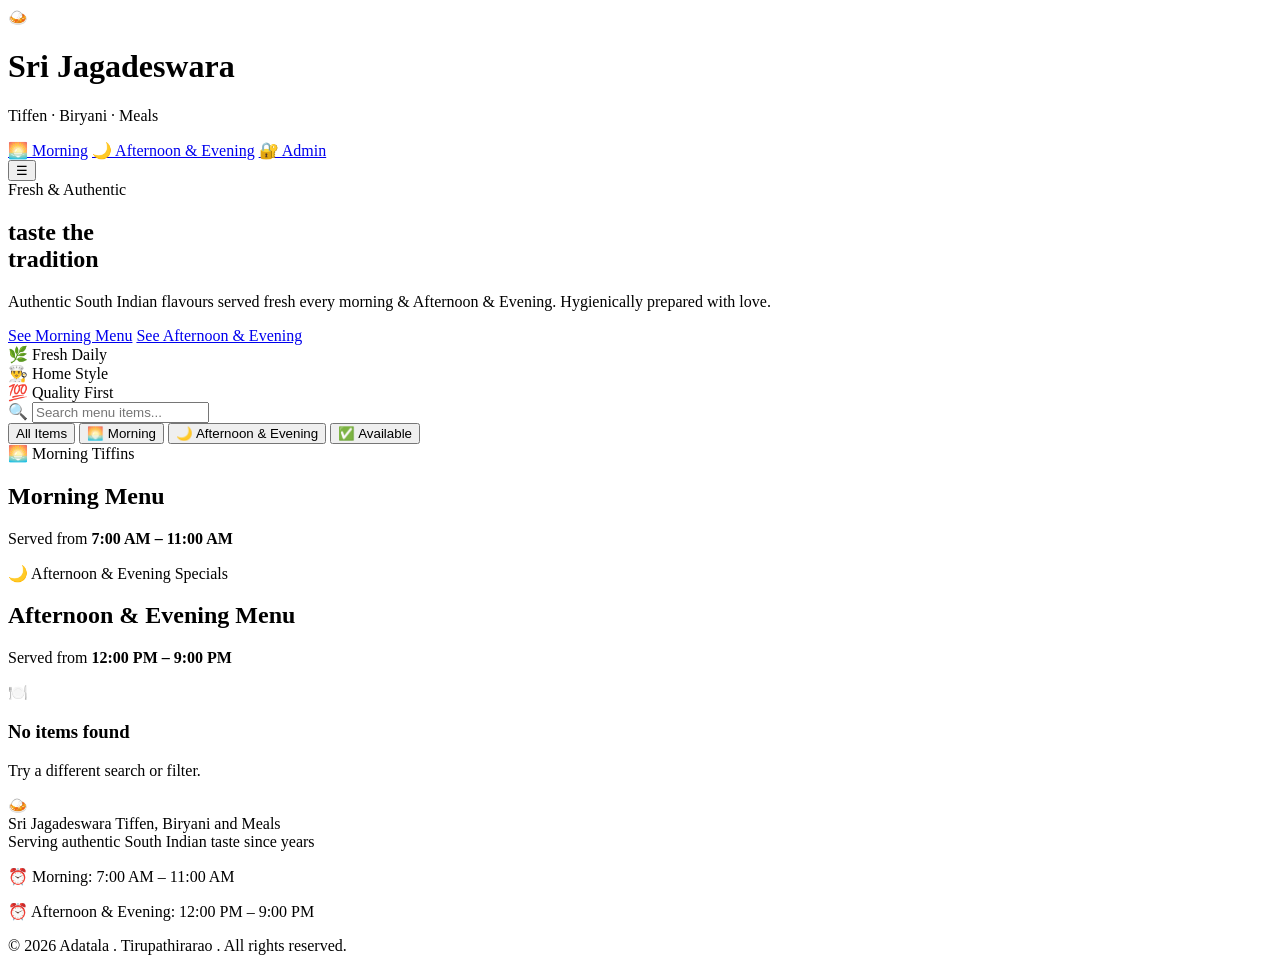
==== index.html @ 3ee66db6 "Add files via upload" ====
<!DOCTYPE html>
<html lang="en">

<head>
  <meta charset="UTF-8" />
  <meta name="viewport" content="width=device-width, initial-scale=1.0" />
  <title>Sri Jagadeswara Tiffen, Biryani and Meals</title>
  <meta name="description"
    content="Fresh & delicious South Indian tiffins, biryani and meals at Sri Jagadeswara Tiffen. View our morning and evening menu." />
  <link rel="preconnect" href="https://fonts.googleapis.com" />
  <link
    href="https://fonts.googleapis.com/css2?family=Poppins:wght@300;400;500;600;700;800&family=Playfair+Display:wght@700;800&display=swap"
    rel="stylesheet" />
  <link rel="stylesheet" href="css/style.css" />
</head>

<body>

  <!-- ========== HEADER ========== -->
  <header class="site-header" id="site-header">
    <div class="header-inner">
      <div class="brand">
        <span class="brand-icon">🍛</span>
        <div class="brand-text">
          <h1 class="brand-name">Sri Jagadeswara</h1>
          <p class="brand-sub">Tiffen · Biryani · Meals</p>
        </div>
      </div>
      <nav class="main-nav" id="main-nav">
        <a href="#morning" class="nav-link active" id="nav-morning">🌅 Morning</a>
        <a href="#evening" class="nav-link" id="nav-evening">🌙 Afternoon & Evening</a>
        <a href="admin.html" class="nav-link admin-link" id="nav-admin">🔐 Admin</a>
      </nav>
      <button class="hamburger" id="hamburger" aria-label="Toggle menu">&#9776;</button>
    </div>
  </header>

  <!-- ========== HERO ========== -->
  <section class="hero">
    <div class="hero-bg"></div>
    <div class="hero-content">
      <span class="hero-badge">Fresh &amp; Authentic</span>
      <h2 class="hero-title">taste the<br /><span class="gradient-text">tradition</span></h2>
      <p class="hero-desc">Authentic South Indian flavours served fresh every morning &amp; Afternoon & Evening.
        Hygienically
        prepared with love.</p>
      <div class="hero-cta">
        <a href="#morning" class="btn btn-primary" id="btn-see-morning">See Morning Menu</a>
        <a href="#evening" class="btn btn-outline" id="btn-see-evening">See Afternoon & Evening</a>
      </div>
    </div>
    <div class="hero-badges-row">
      <div class="badge-pill">🌿 Fresh Daily</div>
      <div class="badge-pill">👨‍🍳 Home Style</div>
      <div class="badge-pill">💯 Quality First</div>
    </div>
  </section>

  <!-- ========== SEARCH ========== -->
  <div class="search-wrap">
    <div class="search-box">
      <span class="search-icon">🔍</span>
      <input type="text" id="search-input" placeholder="Search menu items..." autocomplete="off" />
    </div>
    <div class="filter-chips">
      <button class="chip active" data-filter="all" id="filter-all">All Items</button>
      <button class="chip" data-filter="morning" id="filter-morning">🌅 Morning</button>
      <button class="chip" data-filter="evening" id="filter-evening">🌙 Afternoon & Evening</button>
      <button class="chip" data-filter="available" id="filter-available">✅ Available</button>
    </div>
  </div>

  <!-- ========== MORNING MENU ========== -->
  <section class="menu-section" id="morning">
    <div class="section-header">
      <div class="section-label">🌅 Morning Tiffins</div>
      <h2 class="section-title">Morning Menu</h2>
      <p class="section-desc">Served from <strong>7:00 AM – 11:00 AM</strong></p>
    </div>
    <div class="menu-grid" id="morning-grid">
      <div class="skeleton-card"></div>
      <div class="skeleton-card"></div>
      <div class="skeleton-card"></div>
      <div class="skeleton-card"></div>
    </div>
  </section>

  <!-- ========== EVENING MENU ========== -->
  <section class="menu-section evening-section" id="evening">
    <div class="section-header">
      <div class="section-label">🌙 Afternoon & Evening Specials</div>
      <h2 class="section-title">Afternoon & Evening Menu</h2>
      <p class="section-desc">Served from <strong>12:00 PM – 9:00 PM</strong></p>
    </div>
    <div class="menu-grid" id="evening-grid">
      <div class="skeleton-card"></div>
      <div class="skeleton-card"></div>
      <div class="skeleton-card"></div>
    </div>
  </section>

  <!-- ========== NO RESULTS ========== -->
  <div class="no-results hidden" id="no-results">
    <div class="no-results-icon">🍽️</div>
    <h3>No items found</h3>
    <p>Try a different search or filter.</p>
  </div>

  <!-- ========== FOOTER ========== -->
  <footer class="site-footer">
    <div class="footer-inner">
      <div class="footer-brand">
        <span class="footer-icon">🍛</span>
        <div>
          <div class="footer-name">Sri Jagadeswara Tiffen, Biryani and Meals</div>
          <div class="footer-tagline">Serving authentic South Indian taste since years</div>
        </div>
      </div>
      <div class="footer-info">
        <p>⏰ Morning: 7:00 AM – 11:00 AM</p>
        <p>⏰ Afternoon & Evening: 12:00 PM – 9:00 PM</p>
      </div>
    </div>
    <div class="footer-bottom">© 2026 Adatala . Tirupathirarao . All rights reserved.</div>
  </footer>

  <script src="js/data.js"></script>
  <script src="js/main.js"></script>
</body>

</html>
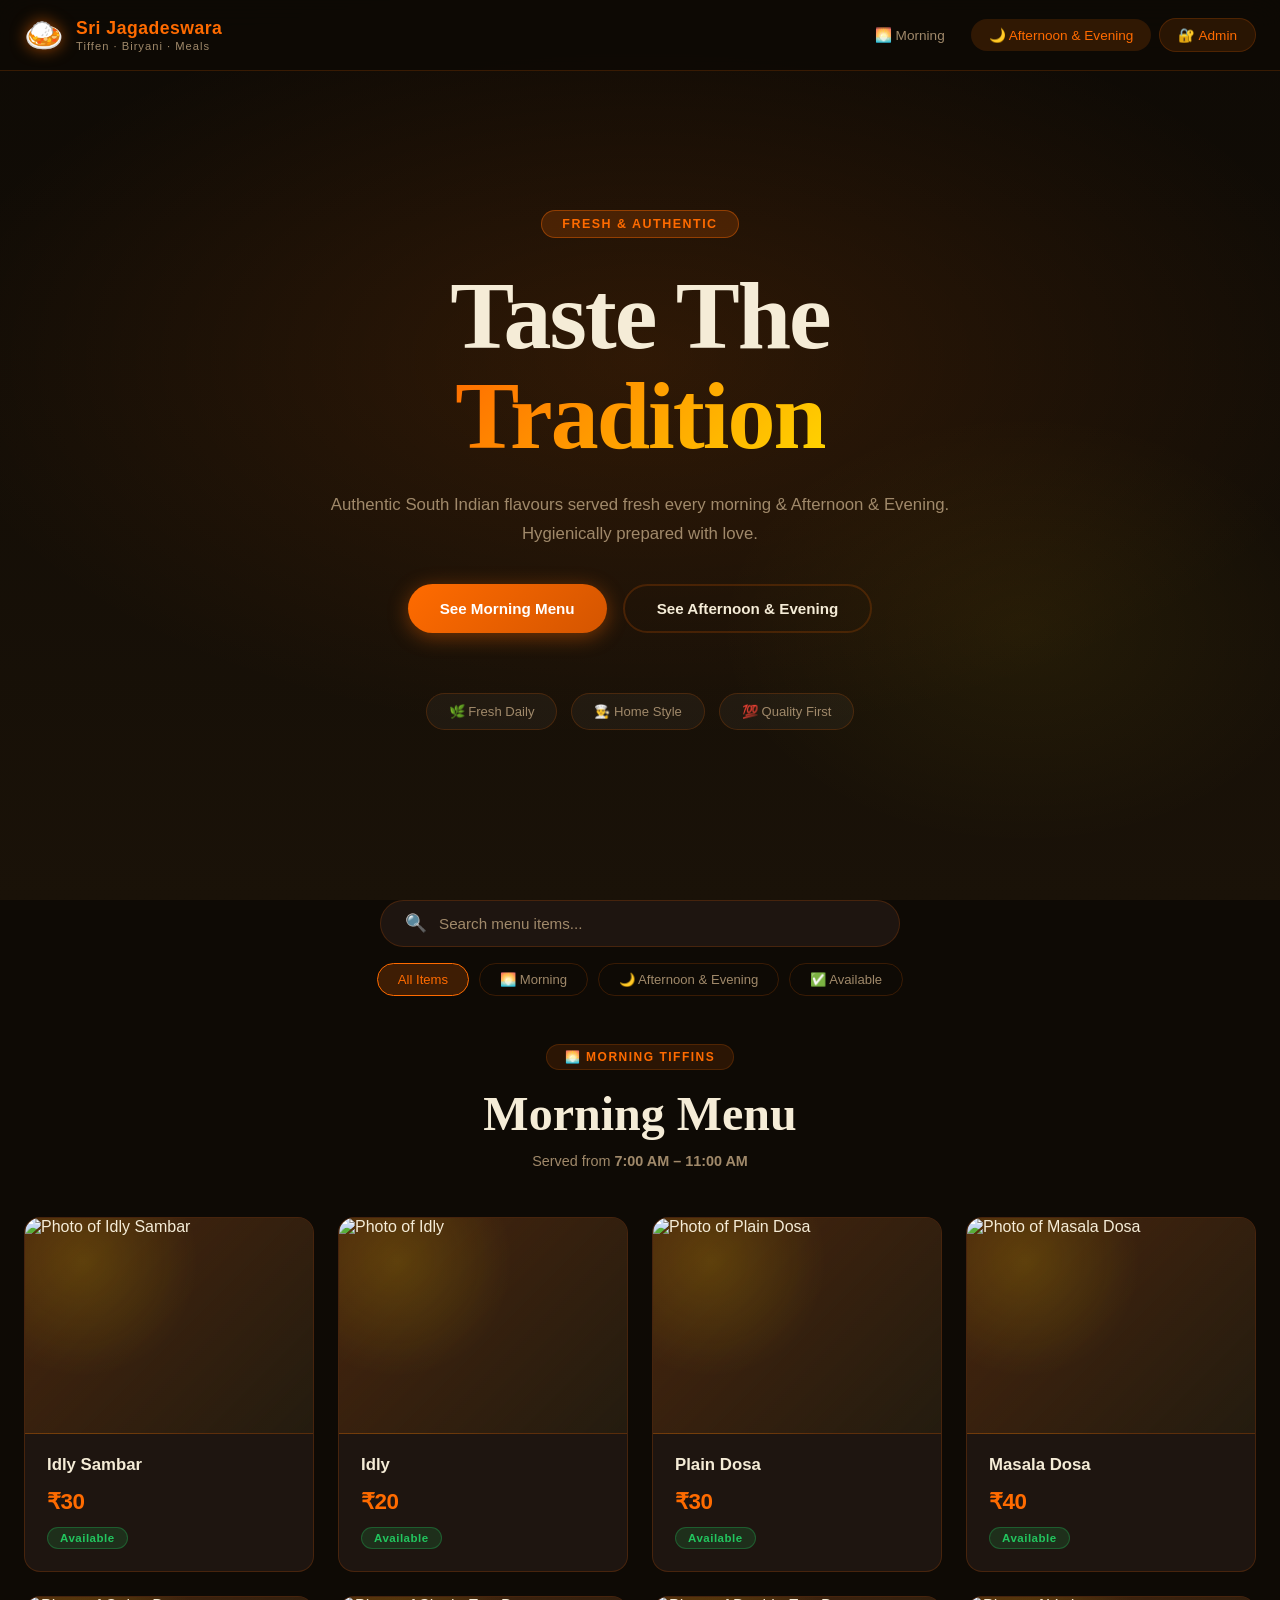
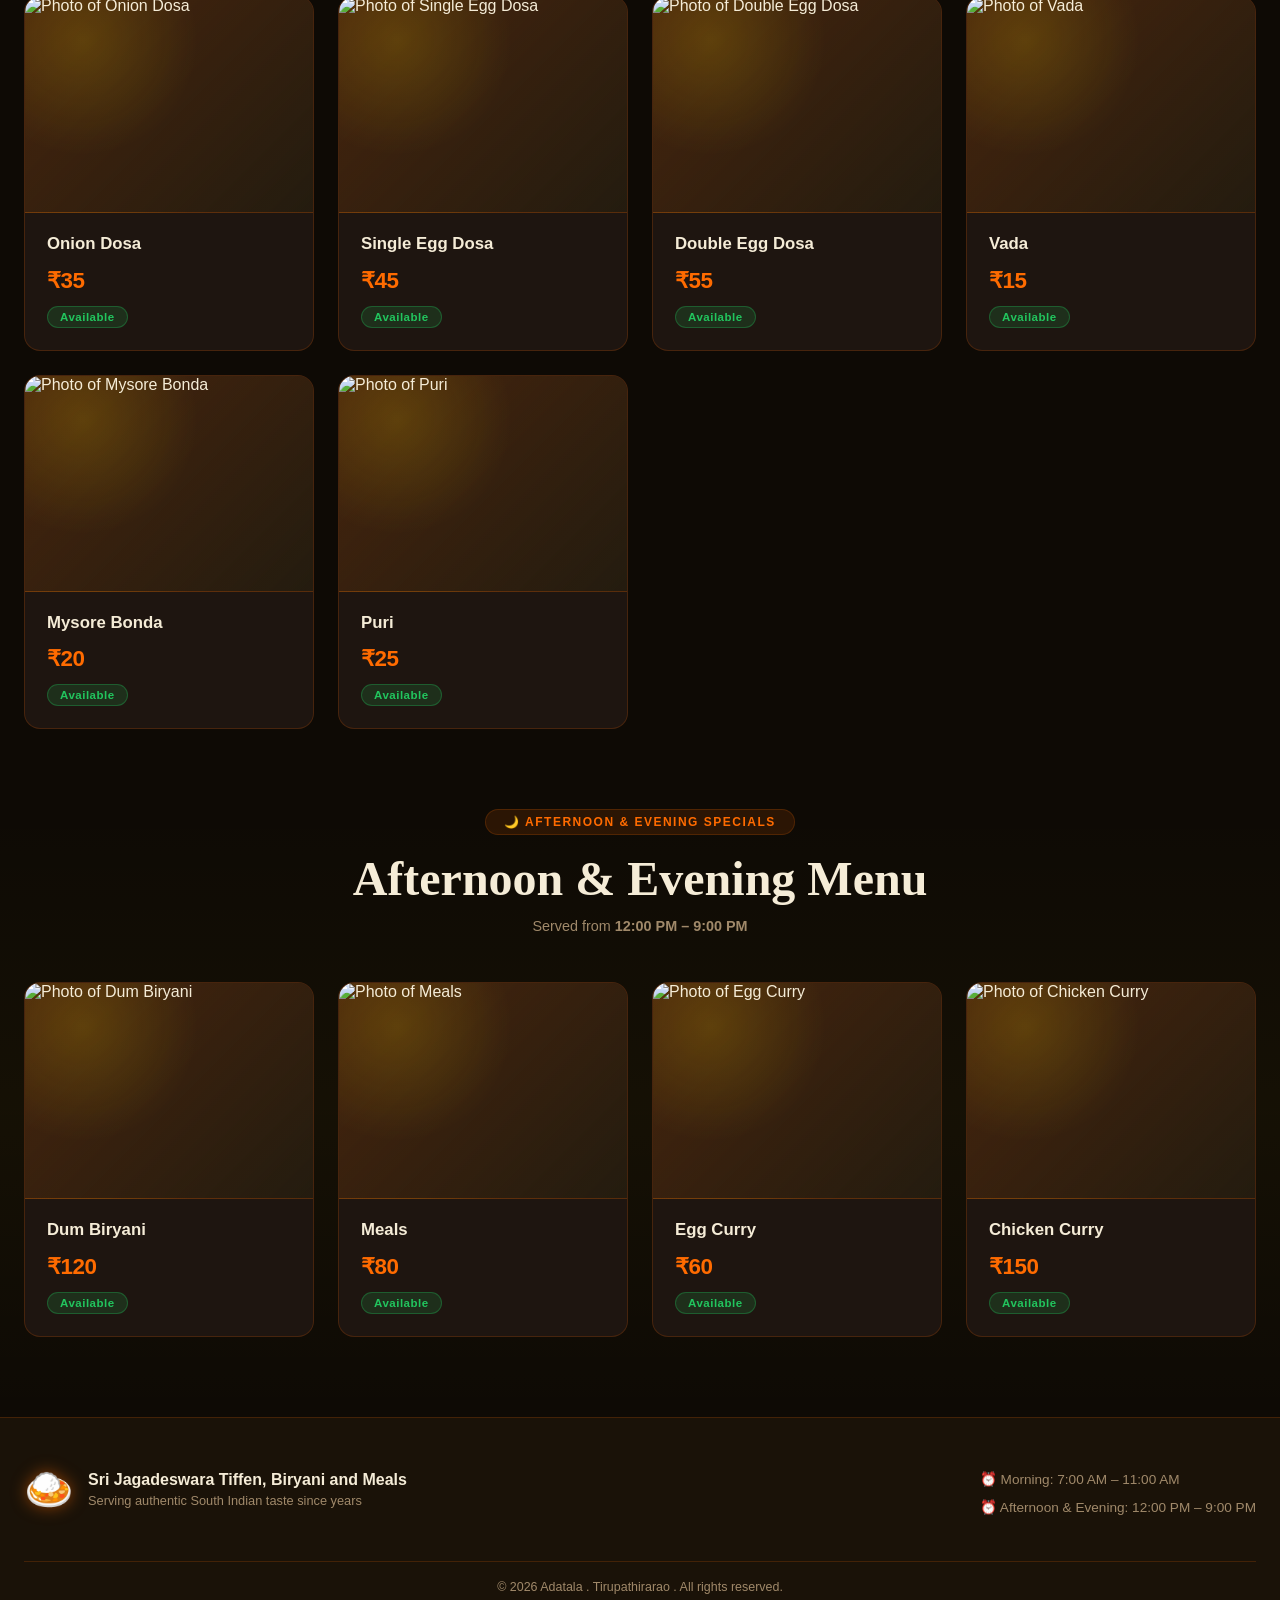
==== commit 98d1cae1: "Update index.html" ====
--- a/index.html
+++ b/index.html
@@ -11,7 +11,7 @@
   <link
     href="https://fonts.googleapis.com/css2?family=Poppins:wght@300;400;500;600;700;800&family=Playfair+Display:wght@700;800&display=swap"
     rel="stylesheet" />
-  <link rel="stylesheet" href="css/style.css" />
+  <link rel="stylesheet" href="style.css" />
 </head>
 
 <body>
@@ -124,8 +124,8 @@
     <div class="footer-bottom">© 2026 Adatala . Tirupathirarao . All rights reserved.</div>
   </footer>
 
-  <script src="js/data.js"></script>
-  <script src="js/main.js"></script>
+  <script src="data.js"></script>
+  <script src="main.js"></script>
 </body>
 
 </html>
--- a/style.css
+++ b/style.css
@@ -0,0 +1,555 @@
+/* ====================================
+   GLOBAL RESET & VARIABLES
+===================================== */
+*, *::before, *::after { box-sizing: border-box; margin: 0; padding: 0; }
+
+:root {
+  --saffron:    #FF6B00;
+  --saffron-lt: #FF8C33;
+  --saffron-dk: #D45500;
+  --gold:       #FFD600;
+  --green:      #22C55E;
+  --red:        #EF4444;
+  --bg:         #0E0A05;
+  --bg2:        #1A1208;
+  --bg3:        #241C0F;
+  --card:       #1E1510;
+  --card-hover: #2A1E12;
+  --border:     rgba(255,107,0,0.18);
+  --text:       #F5ECD7;
+  --text-muted: #A0896A;
+  --radius:     16px;
+  --radius-sm:  10px;
+  --shadow:     0 8px 32px rgba(0,0,0,0.5);
+  --glow:       0 0 20px rgba(255,107,0,0.25);
+}
+
+html { scroll-behavior: smooth; }
+
+body {
+  font-family: 'Poppins', sans-serif;
+  background: var(--bg);
+  color: var(--text);
+  min-height: 100vh;
+  overflow-x: hidden;
+}
+
+a { text-decoration: none; color: inherit; }
+
+/* ====================================
+   SCROLLBAR
+===================================== */
+::-webkit-scrollbar { width: 6px; }
+::-webkit-scrollbar-track { background: var(--bg2); }
+::-webkit-scrollbar-thumb { background: var(--saffron); border-radius: 3px; }
+
+/* ====================================
+   HEADER
+===================================== */
+.site-header {
+  position: fixed;
+  top: 0; left: 0; right: 0;
+  z-index: 100;
+  background: rgba(14,10,5,0.85);
+  backdrop-filter: blur(16px);
+  -webkit-backdrop-filter: blur(16px);
+  border-bottom: 1px solid var(--border);
+  transition: all 0.3s;
+}
+
+.header-inner {
+  max-width: 1280px;
+  margin: 0 auto;
+  padding: 0 24px;
+  height: 70px;
+  display: flex;
+  align-items: center;
+  justify-content: space-between;
+}
+
+.brand { display: flex; align-items: center; gap: 12px; }
+.brand-icon { font-size: 2rem; filter: drop-shadow(0 0 8px rgba(255,107,0,0.6)); }
+.brand-name {
+  font-size: 1.1rem;
+  font-weight: 700;
+  color: var(--saffron);
+  letter-spacing: 0.5px;
+  line-height: 1.2;
+}
+.brand-sub { font-size: 0.7rem; color: var(--text-muted); letter-spacing: 1px; }
+
+.main-nav { display: flex; align-items: center; gap: 8px; }
+.nav-link {
+  padding: 8px 18px;
+  border-radius: 30px;
+  font-size: 0.85rem;
+  font-weight: 500;
+  color: var(--text-muted);
+  transition: all 0.25s;
+}
+.nav-link:hover, .nav-link.active {
+  background: rgba(255,107,0,0.15);
+  color: var(--saffron);
+}
+.admin-link {
+  background: rgba(255,107,0,0.12);
+  border: 1px solid var(--border);
+  color: var(--saffron);
+}
+.admin-link:hover {
+  background: var(--saffron);
+  color: #fff;
+}
+
+.hamburger {
+  display: none;
+  background: none;
+  border: none;
+  color: var(--saffron);
+  font-size: 1.6rem;
+  cursor: pointer;
+}
+
+/* ====================================
+   HERO
+===================================== */
+.hero {
+  position: relative;
+  min-height: 100vh;
+  display: flex;
+  flex-direction: column;
+  align-items: center;
+  justify-content: center;
+  overflow: hidden;
+  padding: 120px 24px 80px;
+}
+
+.hero-bg {
+  position: absolute;
+  inset: 0;
+  background:
+    radial-gradient(ellipse 80% 60% at 50% 40%, rgba(255,107,0,0.12) 0%, transparent 70%),
+    radial-gradient(ellipse 40% 40% at 80% 70%, rgba(255,214,0,0.06) 0%, transparent 60%),
+    linear-gradient(180deg, #0E0A05 0%, #1A1208 100%);
+}
+
+.hero-content {
+  position: relative;
+  text-align: center;
+  max-width: 700px;
+}
+
+.hero-badge {
+  display: inline-block;
+  padding: 6px 20px;
+  background: rgba(255,107,0,0.18);
+  border: 1px solid rgba(255,107,0,0.4);
+  border-radius: 30px;
+  font-size: 0.78rem;
+  font-weight: 600;
+  color: var(--saffron);
+  letter-spacing: 1.5px;
+  text-transform: uppercase;
+  margin-bottom: 28px;
+  animation: fadeInDown 0.6s ease both;
+}
+
+.hero-title {
+  font-family: 'Playfair Display', serif;
+  font-size: clamp(3rem, 10vw, 6rem);
+  font-weight: 800;
+  line-height: 1.05;
+  text-transform: capitalize;
+  letter-spacing: -2px;
+  color: var(--text);
+  margin-bottom: 24px;
+  animation: fadeInUp 0.7s ease 0.1s both;
+}
+
+.gradient-text {
+  background: linear-gradient(135deg, var(--saffron) 0%, var(--gold) 100%);
+  -webkit-background-clip: text;
+  background-clip: text;
+  -webkit-text-fill-color: transparent;
+}
+
+.hero-desc {
+  font-size: 1.05rem;
+  color: var(--text-muted);
+  line-height: 1.7;
+  margin-bottom: 36px;
+  animation: fadeInUp 0.7s ease 0.2s both;
+}
+
+.hero-cta {
+  display: flex;
+  gap: 16px;
+  justify-content: center;
+  flex-wrap: wrap;
+  animation: fadeInUp 0.7s ease 0.3s both;
+}
+
+.btn {
+  display: inline-flex;
+  align-items: center;
+  gap: 8px;
+  padding: 14px 32px;
+  border-radius: 40px;
+  font-size: 0.95rem;
+  font-weight: 600;
+  cursor: pointer;
+  border: none;
+  transition: all 0.25s;
+  font-family: 'Poppins', sans-serif;
+}
+.btn-primary {
+  background: linear-gradient(135deg, var(--saffron), var(--saffron-dk));
+  color: #fff;
+  box-shadow: 0 4px 20px rgba(255,107,0,0.4);
+}
+.btn-primary:hover {
+  transform: translateY(-3px);
+  box-shadow: 0 8px 28px rgba(255,107,0,0.5);
+}
+.btn-outline {
+  background: transparent;
+  border: 2px solid var(--border);
+  color: var(--text);
+}
+.btn-outline:hover {
+  border-color: var(--saffron);
+  color: var(--saffron);
+  transform: translateY(-3px);
+}
+
+.hero-badges-row {
+  position: relative;
+  display: flex;
+  gap: 14px;
+  margin-top: 60px;
+  flex-wrap: wrap;
+  justify-content: center;
+  animation: fadeInUp 0.7s ease 0.4s both;
+}
+
+.badge-pill {
+  padding: 10px 22px;
+  background: rgba(255,255,255,0.04);
+  border: 1px solid var(--border);
+  border-radius: 30px;
+  font-size: 0.82rem;
+  color: var(--text-muted);
+  font-weight: 500;
+  backdrop-filter: blur(8px);
+}
+
+/* ====================================
+   SEARCH
+===================================== */
+.search-wrap {
+  max-width: 860px;
+  margin: 0 auto;
+  padding: 0 24px 48px;
+  display: flex;
+  flex-direction: column;
+  align-items: center;
+  gap: 16px;
+}
+
+.search-box {
+  display: flex;
+  align-items: center;
+  background: var(--card);
+  border: 1px solid var(--border);
+  border-radius: 50px;
+  padding: 12px 24px;
+  width: 100%;
+  max-width: 520px;
+  gap: 12px;
+  transition: border-color 0.25s;
+}
+.search-box:focus-within { border-color: var(--saffron); }
+.search-icon { font-size: 1.1rem; }
+.search-box input {
+  flex: 1;
+  background: none;
+  border: none;
+  outline: none;
+  color: var(--text);
+  font-size: 0.95rem;
+  font-family: 'Poppins', sans-serif;
+}
+.search-box input::placeholder { color: var(--text-muted); }
+
+.filter-chips { display: flex; gap: 10px; flex-wrap: wrap; justify-content: center; }
+.chip {
+  padding: 8px 20px;
+  border-radius: 30px;
+  border: 1px solid var(--border);
+  background: transparent;
+  color: var(--text-muted);
+  font-size: 0.82rem;
+  font-weight: 500;
+  cursor: pointer;
+  transition: all 0.2s;
+  font-family: 'Poppins', sans-serif;
+}
+.chip:hover { border-color: var(--saffron); color: var(--saffron); }
+.chip.active {
+  background: rgba(255,107,0,0.2);
+  border-color: var(--saffron);
+  color: var(--saffron);
+}
+
+/* ====================================
+   MENU SECTIONS
+===================================== */
+.menu-section {
+  max-width: 1280px;
+  margin: 0 auto;
+  padding: 0 24px 80px;
+}
+
+.evening-section {
+  background: linear-gradient(180deg, transparent, rgba(255,214,0,0.03), transparent);
+}
+
+.section-header {
+  text-align: center;
+  margin-bottom: 48px;
+}
+
+.section-label {
+  display: inline-block;
+  padding: 5px 18px;
+  background: rgba(255,107,0,0.12);
+  border: 1px solid var(--border);
+  border-radius: 30px;
+  font-size: 0.75rem;
+  font-weight: 600;
+  color: var(--saffron);
+  letter-spacing: 1.5px;
+  text-transform: uppercase;
+  margin-bottom: 16px;
+}
+
+.section-title {
+  font-family: 'Playfair Display', serif;
+  font-size: clamp(2rem, 5vw, 3rem);
+  font-weight: 700;
+  color: var(--text);
+  margin-bottom: 12px;
+}
+
+.section-desc {
+  font-size: 0.9rem;
+  color: var(--text-muted);
+}
+
+/* ====================================
+   MENU GRID & CARDS
+===================================== */
+.menu-grid {
+  display: grid;
+  grid-template-columns: repeat(auto-fill, minmax(260px, 1fr));
+  gap: 24px;
+}
+
+.menu-card {
+  background: var(--card);
+  border: 1px solid var(--border);
+  border-radius: var(--radius);
+  display: flex;
+  flex-direction: column;
+  cursor: default;
+  transition: all 0.3s;
+  position: relative;
+  overflow: hidden;
+}
+.menu-card::before {
+  content: '';
+  position: absolute;
+  top: 0; left: 0; right: 0;
+  height: 2px;
+  background: linear-gradient(90deg, var(--saffron), var(--gold));
+  opacity: 0;
+  transition: opacity 0.3s;
+}
+.menu-card:hover {
+  background: var(--card-hover);
+  transform: translateY(-6px);
+  box-shadow: var(--shadow), var(--glow);
+  border-color: rgba(255,107,0,0.35);
+}
+.menu-card:hover::before { opacity: 1; }
+
+.menu-card.unavailable { opacity: 0.5; filter: grayscale(0.5); }
+
+.card-media {
+  position: relative;
+  aspect-ratio: 4 / 3;
+  overflow: hidden;
+  border-bottom: 1px solid var(--border);
+  background:
+    radial-gradient(circle at 20% 20%, rgba(255,214,0,0.16), transparent 40%),
+    linear-gradient(135deg, rgba(255,107,0,0.18), rgba(36,28,15,0.95));
+}
+
+.card-media.emoji-only {
+  min-height: 180px;
+  aspect-ratio: auto;
+  display: flex;
+  align-items: center;
+  justify-content: center;
+  padding: 24px;
+}
+
+.card-image {
+  width: 100%;
+  height: 100%;
+  object-fit: cover;
+  display: block;
+  transition: transform 0.4s ease;
+}
+
+.menu-card:hover .card-image {
+  transform: scale(1.05);
+}
+
+.card-body {
+  display: flex;
+  flex: 1;
+  flex-direction: column;
+  gap: 12px;
+  padding: 20px 22px 22px;
+}
+
+.card-emoji {
+  font-size: 3rem;
+  line-height: 1;
+  filter: drop-shadow(0 4px 8px rgba(0,0,0,0.4));
+}
+
+.card-name {
+  font-size: 1.05rem;
+  font-weight: 600;
+  color: var(--text);
+  line-height: 1.3;
+}
+
+.card-price {
+  font-size: 1.4rem;
+  font-weight: 700;
+  color: var(--saffron);
+  letter-spacing: -0.5px;
+}
+
+.card-status {
+  display: inline-flex;
+  align-items: center;
+  gap: 6px;
+  padding: 4px 12px;
+  border-radius: 20px;
+  font-size: 0.72rem;
+  font-weight: 600;
+  letter-spacing: 0.5px;
+  align-self: flex-start;
+  margin-top: auto;
+}
+.card-status.available {
+  background: rgba(34,197,94,0.15);
+  color: var(--green);
+  border: 1px solid rgba(34,197,94,0.3);
+}
+.card-status.unavailable {
+  background: rgba(239,68,68,0.12);
+  color: var(--red);
+  border: 1px solid rgba(239,68,68,0.25);
+}
+
+/* Skeleton cards */
+.skeleton-card {
+  background: var(--card);
+  border: 1px solid var(--border);
+  border-radius: var(--radius);
+  height: 300px;
+  animation: pulse 1.5s ease-in-out infinite;
+}
+
+@keyframes pulse {
+  0%, 100% { opacity: 1; }
+  50%       { opacity: 0.4; }
+}
+
+/* ====================================
+   NO RESULTS
+===================================== */
+.no-results {
+  text-align: center;
+  padding: 80px 24px;
+  color: var(--text-muted);
+}
+.no-results-icon { font-size: 4rem; margin-bottom: 16px; }
+.no-results h3 { font-size: 1.4rem; margin-bottom: 8px; color: var(--text); }
+.hidden { display: none !important; }
+
+/* ====================================
+   FOOTER
+===================================== */
+.site-footer {
+  background: var(--bg2);
+  border-top: 1px solid var(--border);
+  padding: 48px 24px 0;
+}
+.footer-inner {
+  max-width: 1280px;
+  margin: 0 auto;
+  display: flex;
+  justify-content: space-between;
+  align-items: flex-start;
+  gap: 32px;
+  flex-wrap: wrap;
+  padding-bottom: 40px;
+}
+.footer-brand { display: flex; align-items: center; gap: 14px; }
+.footer-icon { font-size: 2.5rem; filter: drop-shadow(0 0 8px rgba(255,107,0,0.5)); }
+.footer-name { font-size: 1rem; font-weight: 600; color: var(--text); margin-bottom: 4px; }
+.footer-tagline { font-size: 0.8rem; color: var(--text-muted); }
+.footer-info { color: var(--text-muted); font-size: 0.85rem; line-height: 2; }
+.footer-bottom {
+  border-top: 1px solid var(--border);
+  text-align: center;
+  padding: 18px;
+  font-size: 0.78rem;
+  color: var(--text-muted);
+}
+
+/* ====================================
+   ANIMATIONS
+===================================== */
+@keyframes fadeInDown {
+  from { opacity: 0; transform: translateY(-20px); }
+  to   { opacity: 1; transform: translateY(0); }
+}
+@keyframes fadeInUp {
+  from { opacity: 0; transform: translateY(24px); }
+  to   { opacity: 1; transform: translateY(0); }
+}
+
+/* ====================================
+   RESPONSIVE
+===================================== */
+@media (max-width: 768px) {
+  .main-nav { display: none; flex-direction: column; position: absolute; top: 70px; left: 0; right: 0; background: rgba(14,10,5,0.98); padding: 16px; gap: 4px; border-bottom: 1px solid var(--border); }
+  .main-nav.open { display: flex; }
+  .nav-link { border-radius: 10px; padding: 12px 16px; }
+  .hamburger { display: block; }
+  .hero-title { letter-spacing: -1px; }
+  .hero-cta { flex-direction: column; align-items: center; }
+  .footer-inner { flex-direction: column; }
+}
+
+@media (max-width: 480px) {
+  .menu-grid { grid-template-columns: 1fr 1fr; gap: 14px; }
+  .card-body { padding: 18px 16px; }
+}
